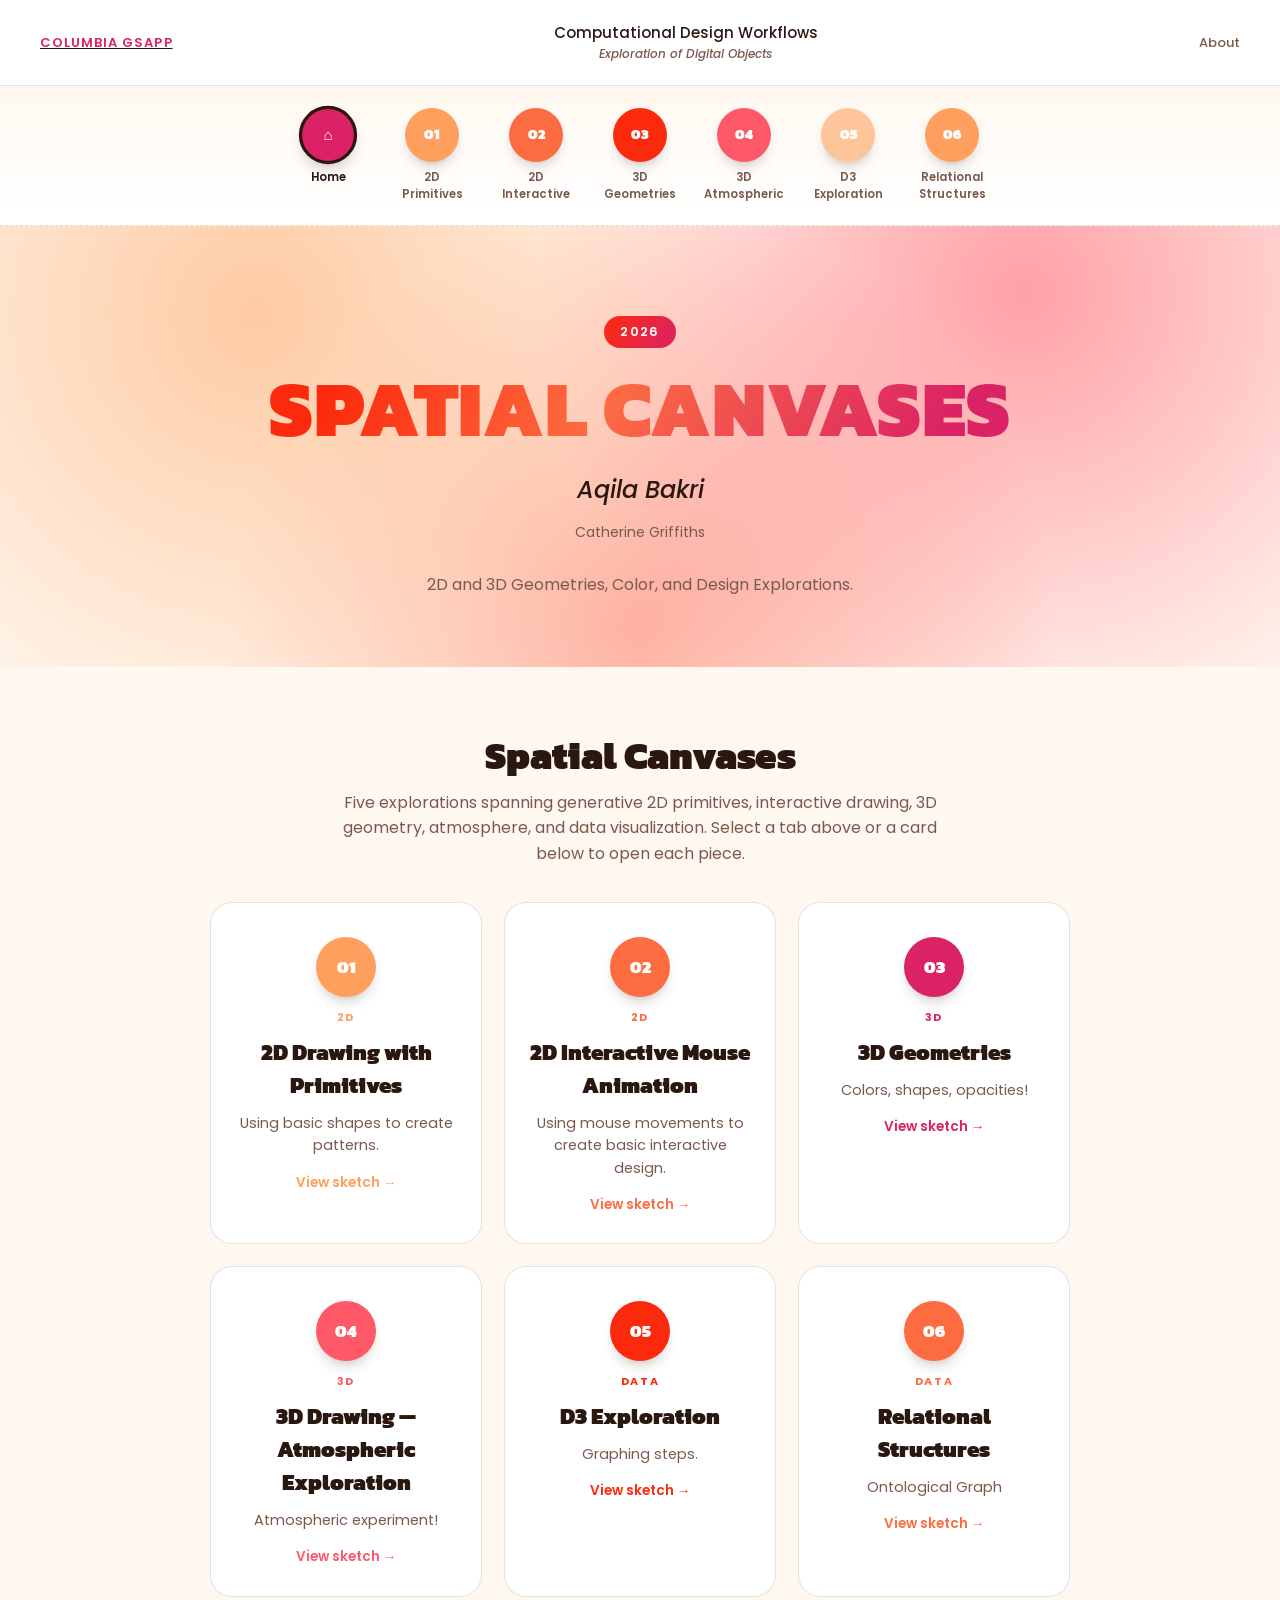
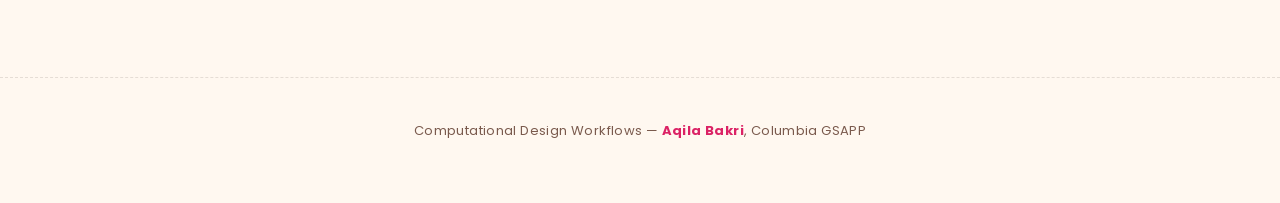
==== index.html @ 7fe95ba8 "up" ====
<!DOCTYPE html>
<html lang="en">
<head>
  <meta charset="UTF-8">
  <meta name="viewport" content="width=device-width, initial-scale=1.0">
  <title>Spatial Canvases — Module 1</title>
  <link href="https://fonts.googleapis.com/css2?family=Kanit:wght@900&family=Poppins:wght@300;400;500;600;700;800&display=swap" rel="stylesheet">
  <link rel="stylesheet" href="style.css">
</head>
<body>

  <header class="site-header">
    <a href="https://www.arch.columbia.edu/"><div class="left">Columbia GSAPP</div></a>
    <div class="center">
      Computational Design Workflows
      <span>Exploration of Digital Objects</span>
    </div>
    <div class="right"><a href="#">About</a></div>
  </header>

  <nav class="site-tabs">
    <a href="index.html" class="tab-link active" style="--tab-color: var(--pink);">
      <span class="tab-circle">&#8962;</span>
      <span class="tab-label">Home</span>
    </a>
    <a href="2d-primitives.html" class="tab-link" style="--tab-color: var(--orange);">
      <span class="tab-circle">01</span>
      <span class="tab-label">2D Primitives</span>
    </a>
    <a href="2d-interactive.html" class="tab-link" style="--tab-color: var(--coral);">
      <span class="tab-circle">02</span>
      <span class="tab-label">2D Interactive</span>
    </a>
    <a href="3d-geometries.html" class="tab-link" style="--tab-color: var(--red);">
      <span class="tab-circle">03</span>
      <span class="tab-label">3D Geometries</span>
    </a>
    <a href="3d-atmospheric.html" class="tab-link" style="--tab-color: var(--pink-light);">
      <span class="tab-circle">04</span>
      <span class="tab-label">3D Atmospheric</span>
    </a>
    <a href="d3-exploration.html" class="tab-link" style="--tab-color: var(--peach);">
      <span class="tab-circle">05</span>
      <span class="tab-label">D3 Exploration</span>
    </a>
    <a href="relational.html" class="tab-link" style="--tab-color: var(--light orange);">
      <span class="tab-circle">06</span>
      <span class="tab-label">Relational Structures</span>
    </a>
  </nav>

  <header class="hero">
    <div class="hero-inner">
      <span class="project-meta">2026</span>
      <h1 class="project-title">Spatial Canvases</h1>
      <p class="project-subtitle">Aqila Bakri</p>
      <p class="advisor">Catherine Griffiths</p>
      <p class="intro">2D and 3D Geometries, Color, and Design Explorations.</p>
    </div>
  </header>

  <main>
    <h2 class="section-title" style="text-align:center; margin-bottom: 6px;">Spatial Canvases</h2>
    <p class="description" style="max-width: 620px; margin: 0 auto 36px; text-align:center;">Five explorations spanning generative 2D primitives, interactive drawing, 3D geometry, atmosphere, and data visualization. Select a tab above or a card below to open each piece.</p>

    <div class="tab-grid">

      <a href="2d-primitives.html" class="tab-card" style="--accent: var(--orange);">
        <span class="card-index">01</span>
        <span class="card-tag">2D</span>
        <h3>2D Drawing with Primitives</h3>
        <p>Using basic shapes to create patterns.</p>
        <span class="card-cta">View sketch &#8594;</span>
      </a>

      <a href="2d-interactive.html" class="tab-card" style="--accent: var(--coral);">
        <span class="card-index">02</span>
        <span class="card-tag">2D</span>
        <h3>2D Interactive Mouse Animation</h3>
        <p>Using mouse movements to create basic interactive design.</p>
        <span class="card-cta">View sketch &#8594;</span>
      </a>

      <a href="3d-geometries.html" class="tab-card" style="--accent: var(--pink);">
        <span class="card-index">03</span>
        <span class="card-tag">3D</span>
        <h3>3D Geometries</h3>
        <p>Colors, shapes, opacities!</p>
        <span class="card-cta">View sketch &#8594;</span>
      </a>

      <a href="3d-atmospheric.html" class="tab-card" style="--accent: var(--pink-light);">
        <span class="card-index">04</span>
        <span class="card-tag">3D</span>
        <h3>3D Drawing — Atmospheric Exploration</h3>
        <p>Atmospheric experiment!</p>
        <span class="card-cta">View sketch &#8594;</span>
      </a>

      <a href="d3-exploration.html" class="tab-card" style="--accent: var(--red);">
        <span class="card-index">05</span>
        <span class="card-tag">Data</span>
        <h3>D3 Exploration</h3>
        <p>Graphing steps.</p>
        <span class="card-cta">View sketch &#8594;</span>
      </a>

      <a href="relational.html" class="tab-card" style="--accent: var(--light orange);">
        <span class="card-index">06</span>
        <span class="card-tag">Data</span>
        <h3>Relational Structures</h3>
        <p>Ontological Graph</p>
        <span class="card-cta">View sketch &#8594;</span>
      </a>

    </div>
  </main>

  <footer class="site-footer">
    <p>Computational Design Workflows — <strong>Aqila Bakri</strong>, Columbia GSAPP</p>
  </footer>

</body>
</html>
---- style.css ----
@import url('https://fonts.googleapis.com/css2?family=Kanit:wght@900&family=Poppins:wght@300;400;500;600;700;800&display=swap');

:root {
  --cream: #fff8f0;
  --white: #ffffff;
  --peach: #fec59a;
  --orange: #fe9f5d;
  --coral: #fd6c41;
  --red: #fc2a0d;
  --pink: #db2265;
  --pink-light: #ff5969;
  --ink: #2a1810;
  --ink-soft: #7a5a4d;
  --line: rgba(42, 24, 16, 0.12);
}

* {
  box-sizing: border-box;
}

body {
  font-family: 'Poppins', sans-serif;
  background-color: var(--cream);
  color: var(--ink);
  margin: 0;
  padding: 0;
  line-height: 1.5;
}

a {
  color: inherit;
}

/* ---------- Site header ---------- */

header.site-header {
  display: flex;
  justify-content: space-between;
  align-items: center;
  padding: 22px 40px;
  background: var(--white);
  border-bottom: 1px solid var(--line);
}

header.site-header .left {
  font-weight: 600;
  font-size: 13px;
  letter-spacing: 0.08em;
  text-transform: uppercase;
  color: var(--pink);
}

header.site-header .center {
  font-weight: 500;
  text-align: center;
  font-size: 15px;
  color: var(--ink);
}

header.site-header .center span {
  display: block;
  font-size: 12px;
  color: var(--ink-soft);
  font-style: italic;
}

header.site-header .right a {
  font-weight: 500;
  font-size: 13px;
  text-decoration: none;
  color: var(--ink-soft);
}

header.site-header .right a:hover {
  color: var(--pink);
}

/* ---------- Tab navigation ---------- */

.site-tabs {
  display: flex;
  gap: 26px;
  flex-wrap: wrap;
  justify-content: center;
  padding: 22px 40px;
  background: linear-gradient(180deg, var(--cream), var(--white) 90%);
  border-bottom: 1px dashed var(--line);
}

.tab-link {
  flex: 0 0 auto;
  display: flex;
  flex-direction: column;
  align-items: center;
  gap: 7px;
  text-decoration: none;
  color: var(--ink-soft);
  font-weight: 600;
  font-size: 11.5px;
  text-align: center;
  width: 78px;
}

.tab-circle {
  width: 54px;
  height: 54px;
  border-radius: 50%;
  display: flex;
  align-items: center;
  justify-content: center;
  background: var(--tab-color, var(--orange));
  color: var(--tab-text, #ffffff);
  font-family: 'Kanit', sans-serif;
  font-weight: 900;
  font-size: 14px;
  border: 3px solid transparent;
  box-shadow: 0 8px 16px -8px rgba(42, 24, 16, 0.4);
  transition: transform 0.2s ease, box-shadow 0.2s ease, border-color 0.2s ease;
}

.tab-link:hover .tab-circle {
  transform: translateY(-3px) scale(1.06);
  box-shadow: 0 12px 20px -8px rgba(42, 24, 16, 0.45);
}

.tab-link.active {
  color: var(--ink);
}

.tab-link.active .tab-circle {
  border-color: var(--ink);
  transform: scale(1.08);
}

/* ---------- Hero (index page) ---------- */

.hero {
  position: relative;
  padding: 90px 20px 70px;
  text-align: center;
  overflow: hidden;
  background-color: var(--cream);
  background-image:
    radial-gradient(circle at 20% 20%, rgba(254, 197, 154, 0.9), transparent 45%),
    radial-gradient(circle at 80% 15%, rgba(255, 89, 105, 0.55), transparent 45%),
    radial-gradient(circle at 50% 90%, rgba(252, 42, 13, 0.35), transparent 55%);
}

.hero-inner {
  position: relative;
  max-width: 760px;
  margin: 0 auto;
}

.project-meta {
  display: inline-block;
  font-family: 'Poppins', sans-serif;
  font-weight: 600;
  font-size: 13px;
  letter-spacing: 0.1em;
  color: var(--white);
  background: linear-gradient(120deg, var(--red), var(--pink));
  padding: 6px 16px;
  border-radius: 999px;
  margin-bottom: 22px;
}

.project-title {
  font-family: 'Kanit', sans-serif;
  font-weight: 900;
  text-transform: uppercase;
  letter-spacing: 0.01em;
  font-size: clamp(44px, 8.5vw, 78px);
  line-height: 1;
  margin: 0 0 18px;
  background: linear-gradient(115deg, var(--red) 10%, var(--coral) 45%, var(--pink) 90%);
  -webkit-background-clip: text;
  background-clip: text;
  color: transparent;
}

.project-subtitle {
  font-family: 'Poppins', sans-serif;
  font-style: italic;
  font-weight: 500;
  font-size: clamp(18px, 2.6vw, 24px);
  color: var(--ink);
  margin-bottom: 10px;
}

.advisor {
  font-size: 14px;
  color: var(--ink-soft);
  margin-bottom: 30px;
}

.hero p.intro {
  max-width: 560px;
  margin: 0 auto;
  font-size: 16px;
  color: var(--ink-soft);
}

/* ---------- Layout ---------- */

main {
  max-width: 900px;
  margin: 0 auto;
  padding: 60px 20px 40px;
}

/* ---------- Tab cards grid (index page) ---------- */

.tab-grid {
  display: grid;
  grid-template-columns: repeat(auto-fit, minmax(250px, 1fr));
  gap: 22px;
  margin-top: 10px;
}

.tab-card {
  display: flex;
  flex-direction: column;
  align-items: center;
  text-align: center;
  gap: 10px;
  padding: 34px 24px 28px;
  background: var(--white);
  border: 1.5px solid var(--line);
  border-radius: 22px;
  text-decoration: none;
  color: var(--ink);
  transition: transform 0.2s ease, box-shadow 0.2s ease, border-color 0.2s ease;
}

.tab-card:hover {
  transform: translateY(-4px);
  box-shadow: 0 16px 30px -18px rgba(42, 24, 16, 0.35);
  border-color: var(--accent, var(--orange));
}

.tab-card .card-index {
  width: 60px;
  height: 60px;
  display: flex;
  align-items: center;
  justify-content: center;
  border-radius: 50%;
  background: var(--accent, var(--coral));
  color: var(--card-text, #ffffff);
  font-family: 'Kanit', sans-serif;
  font-weight: 900;
  font-size: 17px;
  box-shadow: 0 8px 16px -8px rgba(42, 24, 16, 0.4);
  margin-bottom: 2px;
}

.tab-card .card-tag {
  font-family: 'Poppins', sans-serif;
  font-weight: 700;
  font-size: 11px;
  letter-spacing: 0.14em;
  text-transform: uppercase;
  color: var(--accent, var(--coral));
}

.tab-card h3 {
  font-family: 'Kanit', sans-serif;
  font-weight: 900;
  font-size: 22px;
  margin: 0;
  color: var(--ink);
}

.tab-card p {
  font-size: 14.5px;
  color: var(--ink-soft);
  margin: 0;
  line-height: 1.55;
}

.tab-card .card-cta {
  margin-top: 6px;
  font-weight: 600;
  font-size: 13.5px;
  color: var(--accent, var(--coral));
}

/* ---------- Section heading (subpages) ---------- */

.section-title {
  font-family: 'Kanit', sans-serif;
  font-weight: 900;
  font-size: clamp(28px, 4vw, 38px);
  color: var(--ink);
  margin: 0 0 10px;
}

.section-eyebrow {
  font-weight: 600;
  font-size: 12.5px;
  letter-spacing: 0.12em;
  text-transform: uppercase;
  color: var(--pink);
  margin: 0 0 8px;
}

main p.description {
  font-size: 16px;
  line-height: 1.6;
  color: var(--ink-soft);
  margin-bottom: 32px;
  max-width: 620px;
}

/* ---------- Canvas frame ---------- */

.canvas-frame {
  background: var(--white);
  border: 1.5px solid var(--line);
  border-radius: 20px;
  padding: 22px;
  box-shadow: 0 20px 40px -28px rgba(42, 24, 16, 0.4);
  overflow: hidden;
  margin-bottom: 44px;
}

#canvas-container-1,
#canvas-container-2,
#threejs-container-1,
#threejs-container-2,
#d3-container-4 {
  border-radius: 12px;
  overflow: hidden;
  line-height: 0;
}

#d3-container-4 .step-cell {
  cursor: pointer;
}

/* ---------- Step count hover tooltip ---------- */

.step-tooltip {
  position: fixed;
  z-index: 1000;
  pointer-events: none;
  opacity: 0;
  transform: translateY(4px);
  transition: opacity 0.15s ease, transform 0.15s ease;
  background: var(--ink);
  color: var(--white);
  font-family: 'Poppins', sans-serif;
  font-size: 12.5px;
  line-height: 1.45;
  white-space: nowrap;
  padding: 8px 12px;
  border-radius: 10px;
  box-shadow: 0 14px 26px -12px rgba(42, 24, 16, 0.55);
}

.step-tooltip strong {
  font-family: 'Kanit', sans-serif;
  font-weight: 900;
  font-size: 14px;
  color: var(--peach);
}

.step-tooltip.is-visible {
  opacity: 1;
  transform: translateY(0);
}

/* ---------- Back link ---------- */

.back-link {
  display: inline-flex;
  align-items: center;
  gap: 6px;
  font-weight: 600;
  font-size: 13.5px;
  color: var(--coral);
  text-decoration: none;
  margin-bottom: 28px;
}

.back-link:hover {
  color: var(--pink);
}

/* ---------- Footer ---------- */

.site-footer {
  margin-top: 40px;
  padding: 30px 20px 50px;
  text-align: center;
  font-size: 13px;
  letter-spacing: 0.03em;
  color: var(--ink-soft);
  border-top: 1px dashed var(--line);
}

.site-footer strong {
  color: var(--pink);
}

@media (max-width: 600px) {
  header.site-header {
    flex-direction: column;
    gap: 10px;
    text-align: center;
  }

  .site-tabs {
    padding: 14px 20px;
  }

  main {
    padding: 40px 16px 30px;
  }
}
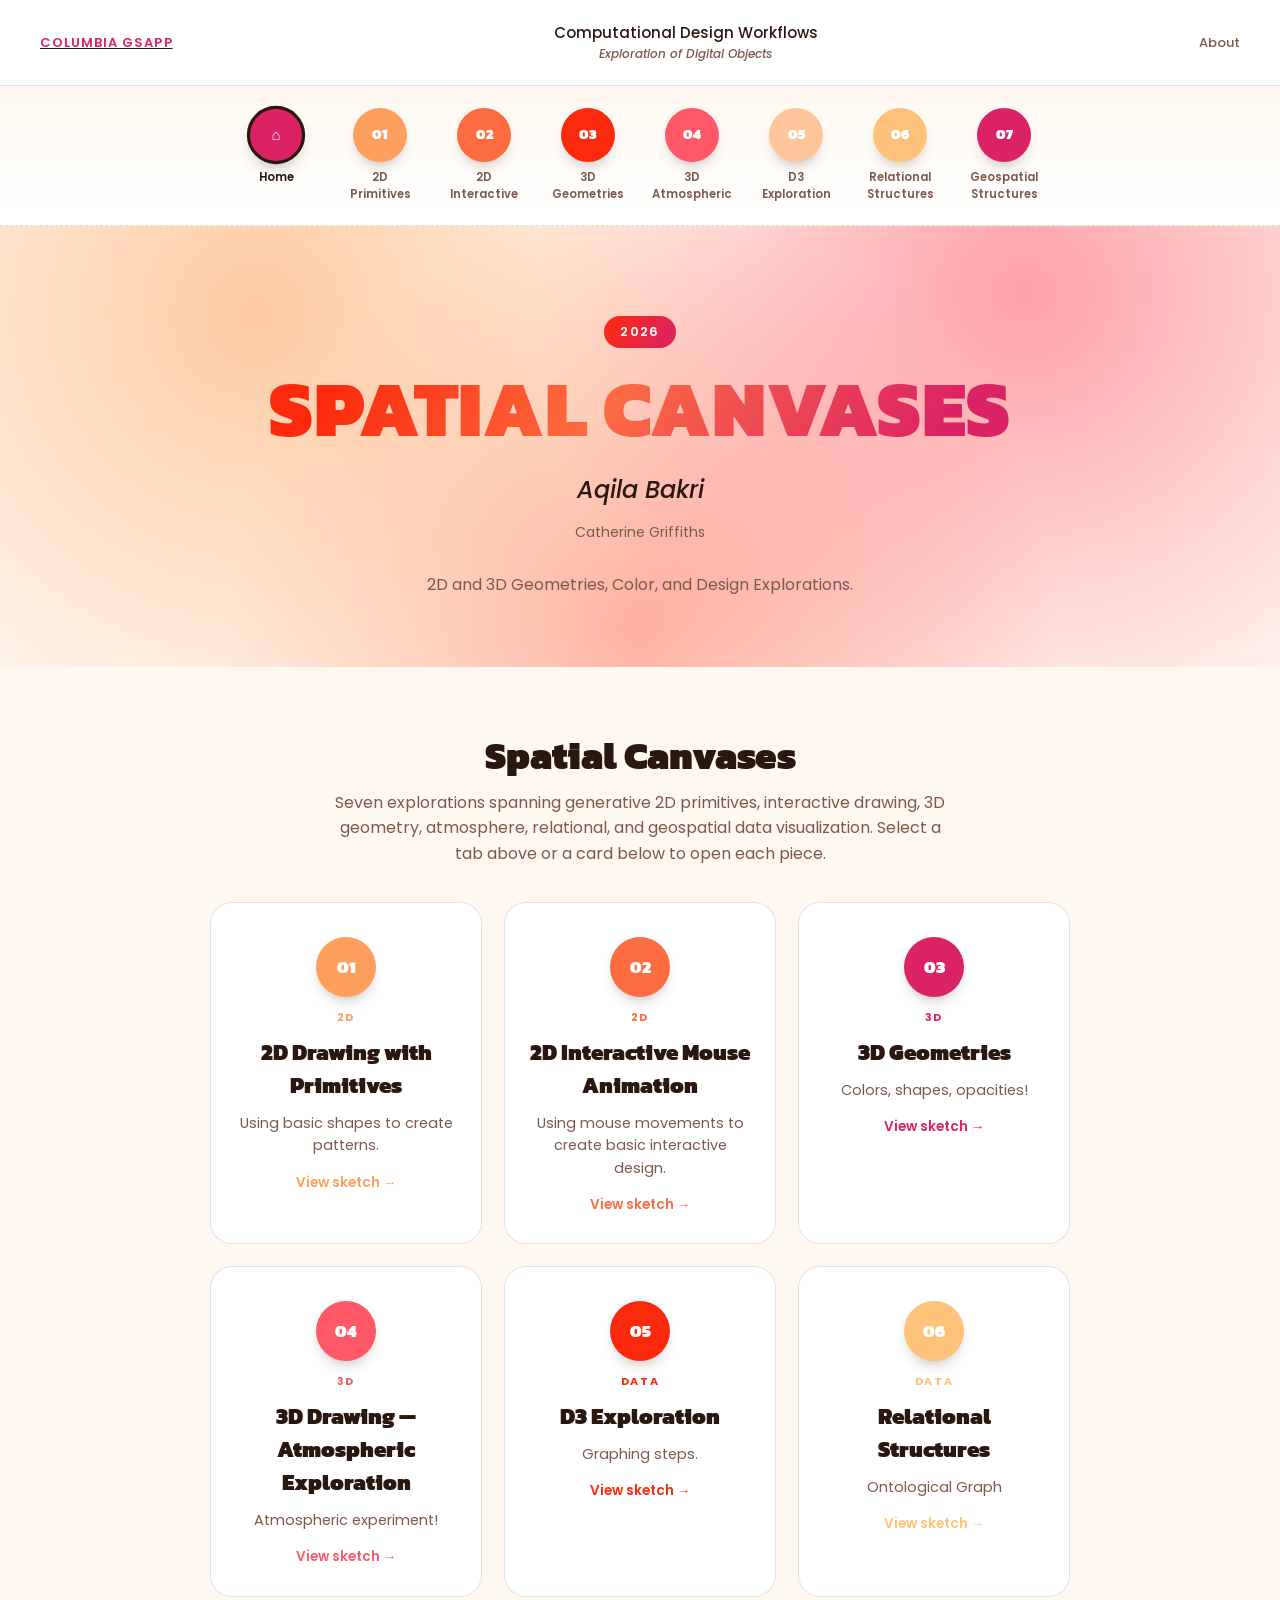
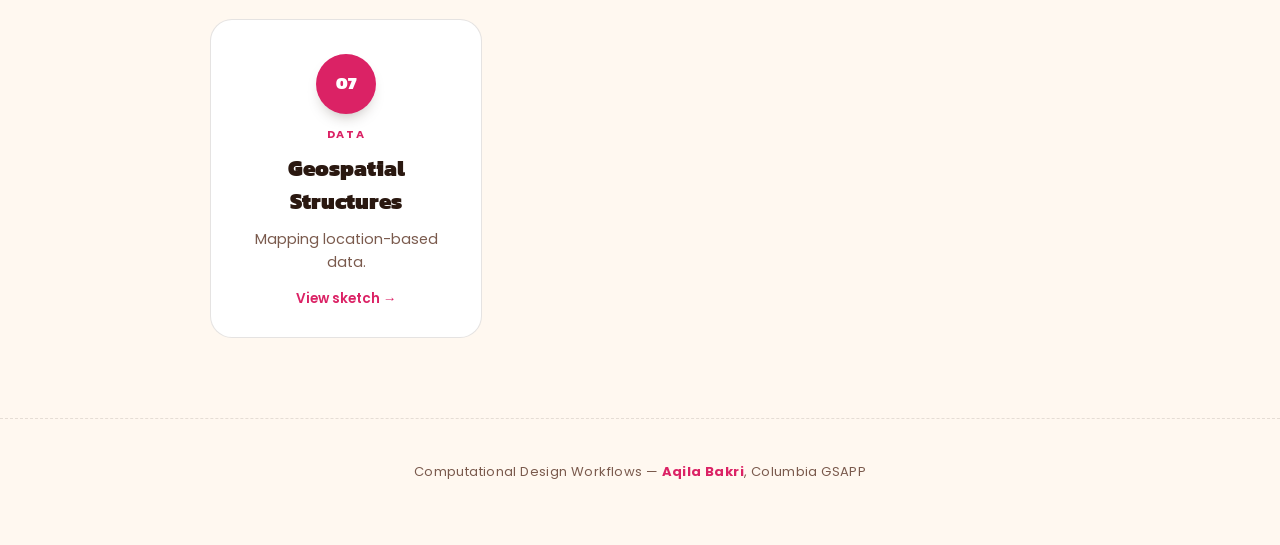
==== commit cf24954a: "update" ====
--- a/index.html
+++ b/index.html
@@ -43,9 +43,13 @@
       <span class="tab-circle">05</span>
       <span class="tab-label">D3 Exploration</span>
     </a>
-    <a href="relational.html" class="tab-link" style="--tab-color: var(--light orange);">
+    <a href="relational.html" class="tab-link" style="--tab-color: var(--light-orange);">
       <span class="tab-circle">06</span>
       <span class="tab-label">Relational Structures</span>
+    </a>
+    <a href="geospatial.html" class="tab-link" style="--tab-color: var(--pink);">
+      <span class="tab-circle">07</span>
+      <span class="tab-label">Geospatial Structures</span>
     </a>
   </nav>
 
@@ -61,7 +65,7 @@
 
   <main>
     <h2 class="section-title" style="text-align:center; margin-bottom: 6px;">Spatial Canvases</h2>
-    <p class="description" style="max-width: 620px; margin: 0 auto 36px; text-align:center;">Five explorations spanning generative 2D primitives, interactive drawing, 3D geometry, atmosphere, and data visualization. Select a tab above or a card below to open each piece.</p>
+    <p class="description" style="max-width: 620px; margin: 0 auto 36px; text-align:center;">Seven explorations spanning generative 2D primitives, interactive drawing, 3D geometry, atmosphere, relational, and geospatial data visualization. Select a tab above or a card below to open each piece.</p>
 
     <div class="tab-grid">
 
@@ -105,11 +109,19 @@
         <span class="card-cta">View sketch &#8594;</span>
       </a>
 
-      <a href="relational.html" class="tab-card" style="--accent: var(--light orange);">
+      <a href="relational.html" class="tab-card" style="--accent: var(--light-orange);">
         <span class="card-index">06</span>
         <span class="card-tag">Data</span>
         <h3>Relational Structures</h3>
         <p>Ontological Graph</p>
+        <span class="card-cta">View sketch &#8594;</span>
+      </a>
+
+      <a href="geospatial.html" class="tab-card" style="--accent: var(--pink);">
+        <span class="card-index">07</span>
+        <span class="card-tag">Data</span>
+        <h3>Geospatial Structures</h3>
+        <p>Mapping location-based data.</p>
         <span class="card-cta">View sketch &#8594;</span>
       </a>
 
--- a/style.css
+++ b/style.css
@@ -9,6 +9,8 @@
   --red: #fc2a0d;
   --pink: #db2265;
   --pink-light: #ff5969;
+  --light-orange: #fec27a;
+  --teal: #4f9d9a;
   --ink: #2a1810;
   --ink-soft: #7a5a4d;
   --line: rgba(42, 24, 16, 0.12);
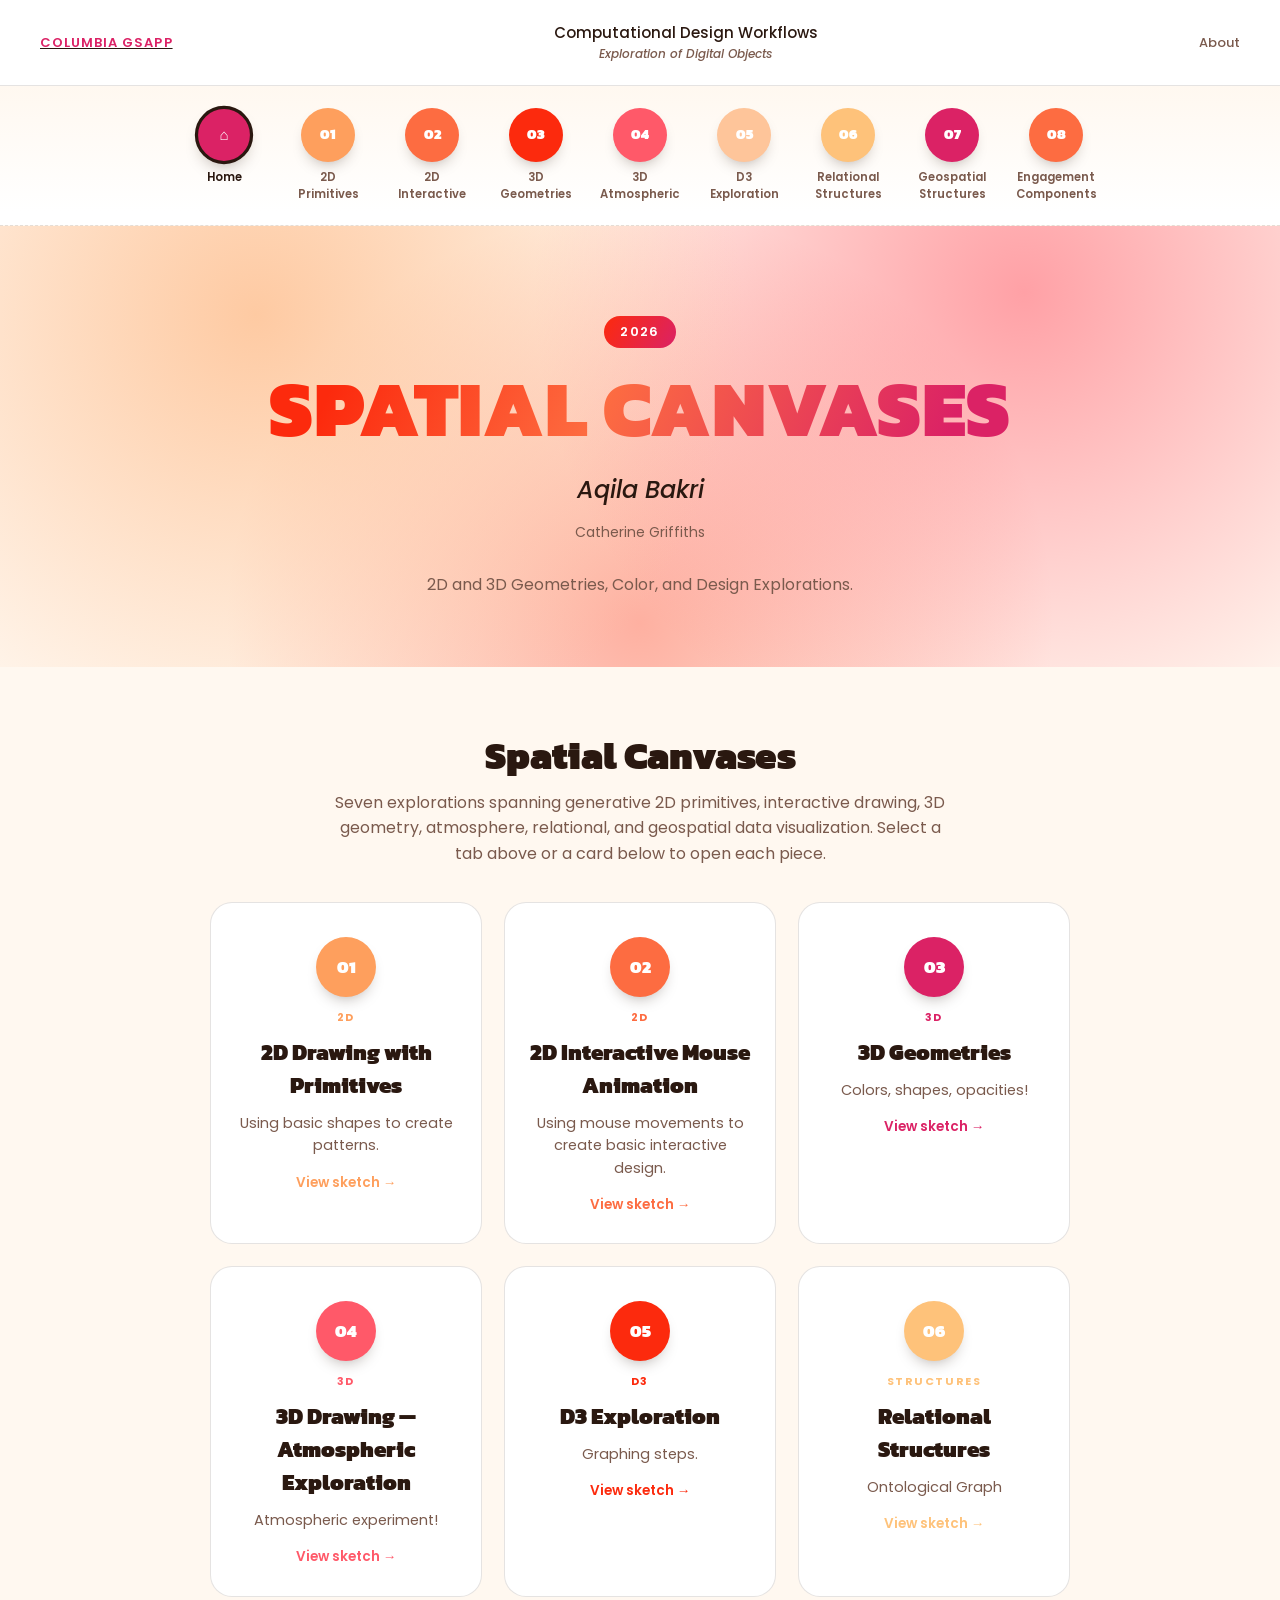
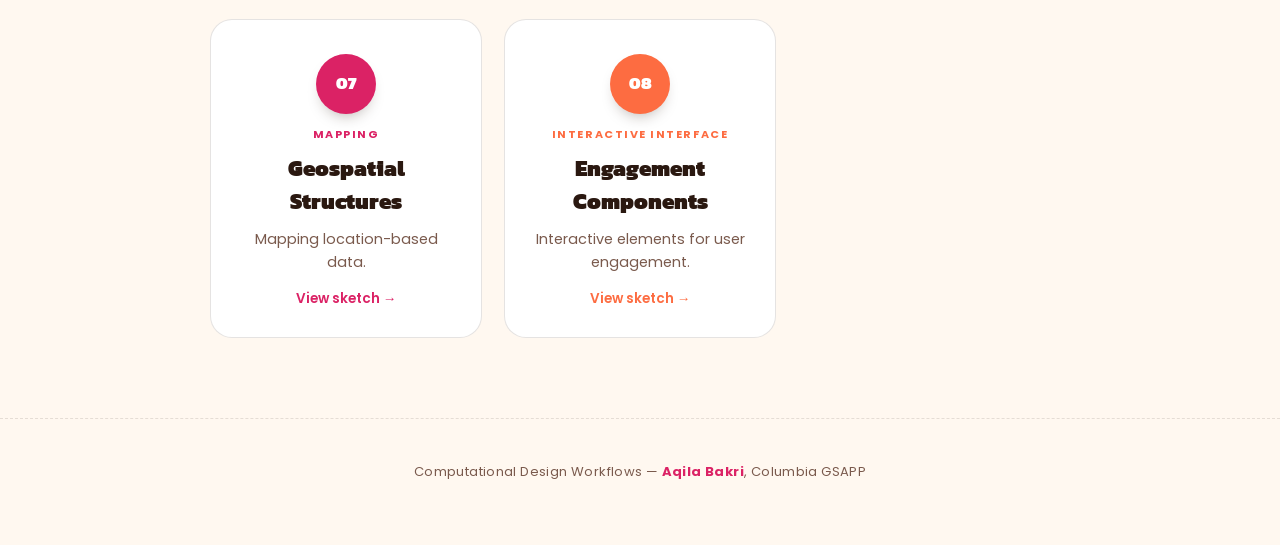
==== commit 26971e5f: "update" ====
--- a/index.html
+++ b/index.html
@@ -51,6 +51,10 @@
       <span class="tab-circle">07</span>
       <span class="tab-label">Geospatial Structures</span>
     </a>
+    <a href="engagement.html" class="tab-link" style="--tab-color: var(--coral);">
+      <span class="tab-circle">08</span>
+      <span class="tab-label">Engagement Components</span>
+    </a>
   </nav>
 
   <header class="hero">
@@ -103,7 +107,7 @@
 
       <a href="d3-exploration.html" class="tab-card" style="--accent: var(--red);">
         <span class="card-index">05</span>
-        <span class="card-tag">Data</span>
+        <span class="card-tag">D3</span>
         <h3>D3 Exploration</h3>
         <p>Graphing steps.</p>
         <span class="card-cta">View sketch &#8594;</span>
@@ -111,7 +115,7 @@
 
       <a href="relational.html" class="tab-card" style="--accent: var(--light-orange);">
         <span class="card-index">06</span>
-        <span class="card-tag">Data</span>
+        <span class="card-tag">STRUCTURES</span>
         <h3>Relational Structures</h3>
         <p>Ontological Graph</p>
         <span class="card-cta">View sketch &#8594;</span>
@@ -119,11 +123,20 @@
 
       <a href="geospatial.html" class="tab-card" style="--accent: var(--pink);">
         <span class="card-index">07</span>
-        <span class="card-tag">Data</span>
+        <span class="card-tag">MAPPING</span>
         <h3>Geospatial Structures</h3>
         <p>Mapping location-based data.</p>
         <span class="card-cta">View sketch &#8594;</span>
       </a>
+
+      <a href="engagement.html" class="tab-card" style="--accent: var(--coral);">
+        <span class="card-index">08</span>
+        <span class="card-tag">INTERACTIVE INTERFACE</span>
+        <h3>Engagement Components</h3>
+        <p>Interactive elements for user engagement.</p>
+        <span class="card-cta">View sketch &#8594;</span>
+      </a>
+
 
     </div>
   </main>
--- a/style.css
+++ b/style.css
@@ -421,3 +421,232 @@
     padding: 40px 16px 30px;
   }
 }
+
+
+  /* ---------- Poll container ---------- */
+
+  .poll-container {
+    margin-bottom: 40px;
+    padding: 32px;
+    border: 1.5px solid var(--line);
+    border-radius: 20px;
+    background-color: var(--white);
+    text-align: center;
+    box-shadow: 0 20px 40px -28px rgba(42, 24, 16, 0.4);
+  }
+
+  .poll-question h3 {
+    font-family: 'Kanit', sans-serif;
+    font-weight: 900;
+    font-size: 20px;
+    margin-bottom: 24px;
+    color: var(--ink);
+  }
+
+  .vote-buttons {
+    display: flex;
+    justify-content: center;
+    gap: 20px;
+    margin-bottom: 24px;
+    flex-wrap: wrap;
+  }
+
+  .vote-btn {
+    display: flex;
+    flex-direction: column;
+    align-items: center;
+    justify-content: center;
+    min-width: 120px;
+    padding: 20px 24px;
+    border: none;
+    border-radius: 16px;
+    font-size: 16px;
+    font-weight: 500;
+    cursor: pointer;
+    transition: transform 0.2s ease, box-shadow 0.2s ease;
+    font-family: 'Poppins', sans-serif;
+    position: relative;
+    overflow: hidden;
+    color: var(--white);
+  }
+
+  .vote-yes {
+    background: linear-gradient(135deg, var(--teal), #3d7d7a);
+    box-shadow: 0 8px 16px -8px rgba(79, 157, 154, 0.5);
+  }
+
+  .vote-yes:hover {
+    transform: translateY(-3px) scale(1.02);
+    box-shadow: 0 12px 20px -8px rgba(79, 157, 154, 0.55);
+  }
+
+  .vote-yes:active {
+    transform: translateY(0);
+  }
+
+  .vote-no {
+    background: linear-gradient(135deg, var(--red), var(--coral));
+    box-shadow: 0 8px 16px -8px rgba(252, 42, 13, 0.4);
+  }
+
+  .vote-no:hover {
+    transform: translateY(-3px) scale(1.02);
+    box-shadow: 0 12px 20px -8px rgba(252, 42, 13, 0.45);
+  }
+
+  .vote-no:active {
+    transform: translateY(0);
+  }
+
+  .vote-text {
+    font-family: 'Kanit', sans-serif;
+    font-size: 18px;
+    font-weight: 700;
+    margin-bottom: 8px;
+  }
+
+  .vote-count {
+    font-size: 24px;
+    font-weight: 700;
+    background: rgba(255, 255, 255, 0.25);
+    padding: 4px 12px;
+    border-radius: 20px;
+    min-width: 40px;
+    display: inline-block;
+  }
+
+  .total-votes {
+    margin-top: 20px;
+    padding: 16px;
+    background-color: var(--cream);
+    border-radius: 12px;
+    border: 1px solid var(--line);
+  }
+
+  .total-votes p {
+    margin: 0;
+    font-size: 14px;
+    color: var(--ink-soft);
+  }
+
+  .total-votes span {
+    font-weight: 700;
+    color: var(--pink);
+  }
+
+  /* ---------- Tutorial steps ---------- */
+
+  .tutorial-steps {
+    margin-bottom: 40px;
+  }
+
+  .step {
+    margin-bottom: 20px;
+    padding: 20px;
+    background-color: var(--white);
+    border-left: 4px solid var(--coral);
+    border-radius: 4px 16px 16px 4px;
+    box-shadow: 0 12px 24px -20px rgba(42, 24, 16, 0.35);
+  }
+
+  .step h4 {
+    margin: 0 0 8px 0;
+    font-family: 'Kanit', sans-serif;
+    font-size: 16px;
+    font-weight: 900;
+    color: var(--coral);
+  }
+
+  .step p {
+    margin: 0;
+    font-size: 14px;
+    color: var(--ink-soft);
+    line-height: 1.5;
+  }
+
+  /* ---------- Status display ---------- */
+
+  .status-display {
+    padding: 16px;
+    background-color: var(--white);
+    border-radius: 12px;
+    border: 1px solid var(--line);
+    margin-bottom: 40px;
+  }
+
+  .status-display p {
+    margin: 0;
+    font-size: 14px;
+    font-weight: 500;
+    color: var(--ink);
+  }
+
+  /* ---------- Vote animations ---------- */
+
+  @keyframes slideIn {
+    from {
+      transform: translateX(100%);
+      opacity: 0;
+    }
+    to {
+      transform: translateX(0);
+      opacity: 1;
+    }
+  }
+
+  @keyframes slideOut {
+    from {
+      transform: translateX(0);
+      opacity: 1;
+    }
+    to {
+      transform: translateX(100%);
+      opacity: 0;
+    }
+  }
+
+  @keyframes pulse {
+    0% {
+      transform: scale(1);
+    }
+    50% {
+      transform: scale(1.05);
+    }
+    100% {
+      transform: scale(1);
+    }
+  }
+
+  .vote-count.updated {
+    animation: pulse 0.3s ease-in-out;
+  }
+
+  /* ---------- Mobile ---------- */
+
+  @media (max-width: 600px) {
+    .poll-container {
+      padding: 24px 16px;
+    }
+
+    .vote-buttons {
+      flex-direction: column;
+      gap: 16px;
+    }
+
+    .vote-btn {
+      min-width: 100%;
+      padding: 16px 20px;
+    }
+
+    .vote-text {
+      font-size: 16px;
+    }
+
+    .vote-count {
+      font-size: 20px;
+    }
+
+    .step {
+      padding: 16px;
+    }
+  }
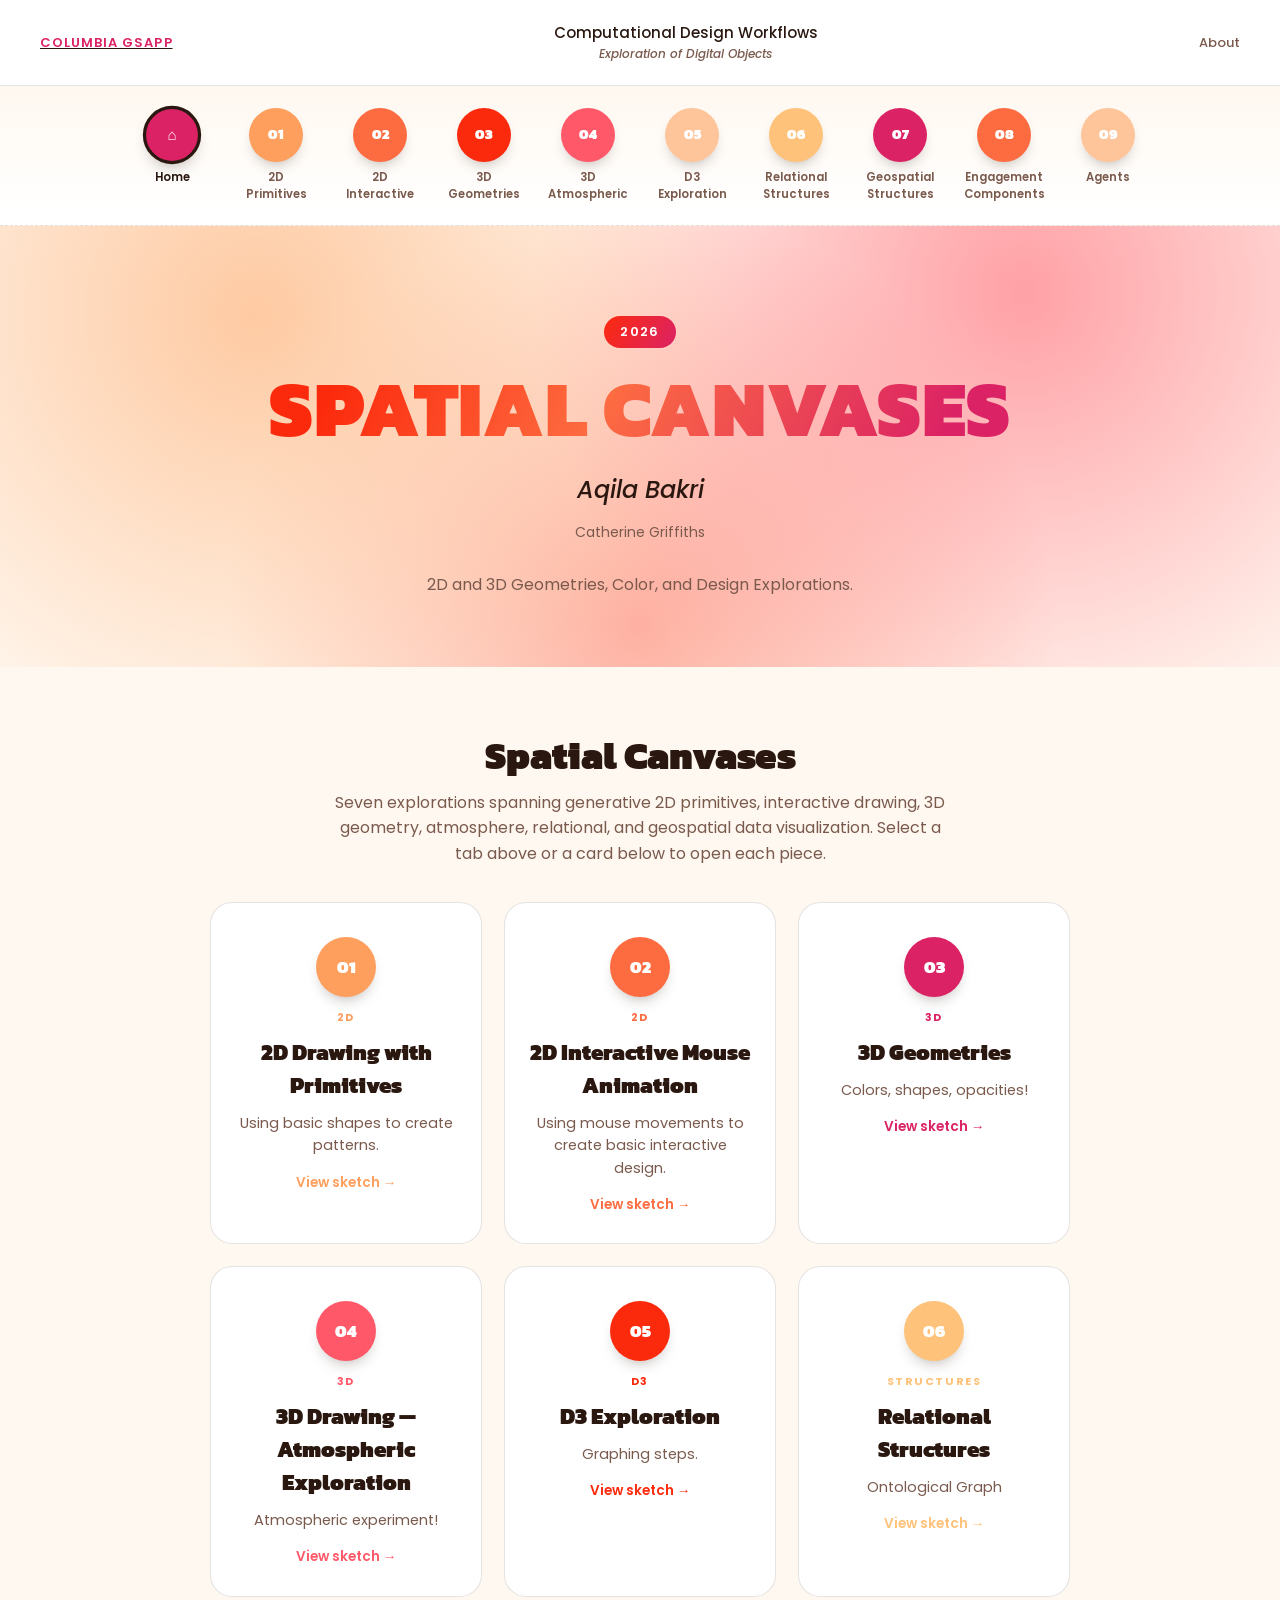
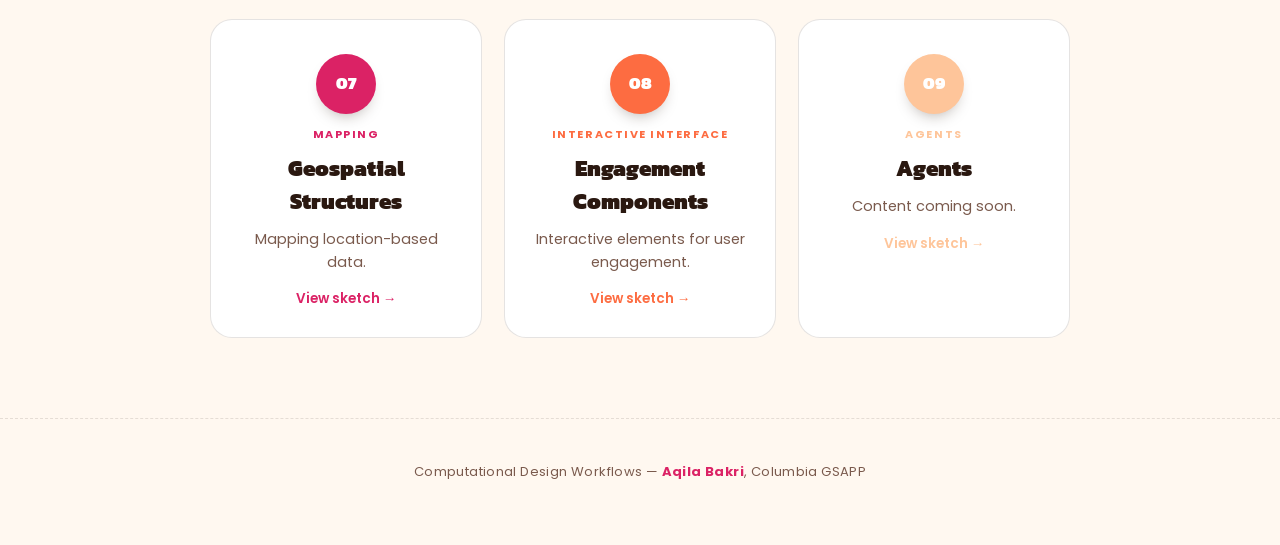
==== commit 842563cd: "update" ====
--- a/index.html
+++ b/index.html
@@ -54,6 +54,10 @@
     <a href="engagement.html" class="tab-link" style="--tab-color: var(--coral);">
       <span class="tab-circle">08</span>
       <span class="tab-label">Engagement Components</span>
+    </a>
+    <a href="agents.html" class="tab-link" style="--tab-color: var(--peach);">
+      <span class="tab-circle">09</span>
+      <span class="tab-label">Agents</span>
     </a>
   </nav>
 
@@ -137,6 +141,13 @@
         <span class="card-cta">View sketch &#8594;</span>
       </a>
 
+      <a href="agents.html" class="tab-card" style="--accent: var(--peach);">
+        <span class="card-index">09</span>
+        <span class="card-tag">AGENTS</span>
+        <h3>Agents</h3>
+        <p>Content coming soon.</p>
+        <span class="card-cta">View sketch &#8594;</span>
+      </a>
 
     </div>
   </main>
--- a/style.css
+++ b/style.css
@@ -433,14 +433,47 @@
     background-color: var(--white);
     text-align: center;
     box-shadow: 0 20px 40px -28px rgba(42, 24, 16, 0.4);
+    transition: transform 0.2s ease, box-shadow 0.2s ease, border-color 0.2s ease;
+  }
+
+  .poll-container:hover {
+    transform: translateY(-2px);
+    box-shadow: 0 24px 44px -24px rgba(42, 24, 16, 0.45);
+    border-color: var(--coral);
+  }
+
+  .poll-question {
+    display: flex;
+    align-items: flex-start;
+    gap: 14px;
+    margin-bottom: 24px;
+    text-align: left;
   }
 
   .poll-question h3 {
     font-family: 'Kanit', sans-serif;
     font-weight: 900;
     font-size: 20px;
-    margin-bottom: 24px;
+    line-height: 1.3;
+    margin: 0;
     color: var(--ink);
+  }
+
+  .question-number {
+    flex: 0 0 auto;
+    margin-top: 2px;
+    width: 34px;
+    height: 34px;
+    display: flex;
+    align-items: center;
+    justify-content: center;
+    border-radius: 50%;
+    background: linear-gradient(135deg, var(--red), var(--pink));
+    color: var(--white);
+    font-family: 'Kanit', sans-serif;
+    font-weight: 900;
+    font-size: 15px;
+    box-shadow: 0 8px 16px -8px rgba(42, 24, 16, 0.4);
   }
 
   .vote-buttons {
@@ -649,4 +682,223 @@
     .step {
       padding: 16px;
     }
+  }
+
+  /* ---------- Survey form controls ---------- */
+
+  .survey-label {
+    font-size: 14px;
+    color: var(--ink-soft);
+    margin: 0 0 20px;
+  }
+
+  .survey-text-input {
+    width: 100%;
+    max-width: 420px;
+    padding: 12px 16px;
+    border: 1.5px solid var(--line);
+    border-radius: 10px;
+    font-size: 15px;
+    font-family: 'Poppins', sans-serif;
+    color: var(--ink);
+    background-color: var(--cream);
+    transition: border-color 0.2s ease, box-shadow 0.2s ease;
+  }
+
+  .survey-text-input:focus {
+    outline: none;
+    border-color: var(--coral);
+    box-shadow: 0 0 0 3px rgba(253, 108, 65, 0.15);
+  }
+
+  .other-text {
+    margin-top: 16px;
+  }
+
+  .checkbox-options {
+    display: flex;
+    flex-direction: column;
+    gap: 14px;
+    text-align: left;
+    max-width: 460px;
+    margin: 0 auto;
+  }
+
+  .checkbox-option {
+    display: flex;
+    align-items: center;
+    gap: 12px;
+    cursor: pointer;
+    font-size: 14.5px;
+    color: var(--ink);
+    padding: 10px 12px;
+    border-radius: 10px;
+    transition: background-color 0.15s ease;
+  }
+
+  .checkbox-option:hover {
+    background-color: var(--cream);
+  }
+
+  .checkbox-option input[type="checkbox"] {
+    display: none;
+  }
+
+  .checkbox-mark {
+    flex: 0 0 auto;
+    width: 20px;
+    height: 20px;
+    border: 2px solid var(--line);
+    border-radius: 6px;
+    background-color: var(--white);
+    position: relative;
+    transition: all 0.2s ease;
+  }
+
+  .checkbox-option input[type="checkbox"]:checked + .checkbox-mark {
+    background-color: var(--coral);
+    border-color: var(--coral);
+  }
+
+  .checkbox-option input[type="checkbox"]:checked ~ * {
+    font-weight: 600;
+  }
+
+  .checkbox-option input[type="checkbox"]:focus-visible + .checkbox-mark {
+    outline: 2px solid var(--coral);
+    outline-offset: 2px;
+  }
+
+  .checkbox-option input[type="checkbox"]:checked + .checkbox-mark::after {
+    content: '\2713';
+    position: absolute;
+    top: 50%;
+    left: 50%;
+    transform: translate(-50%, -50%);
+    color: var(--white);
+    font-size: 12px;
+    font-weight: 700;
+  }
+
+  .slider-labels {
+    display: grid;
+    grid-template-columns: 1fr auto 1fr;
+    align-items: center;
+    max-width: 460px;
+    margin: 0 auto 14px;
+    font-size: 12.5px;
+    color: var(--ink-soft);
+    font-weight: 500;
+  }
+
+  .slider-labels span:first-child {
+    text-align: left;
+  }
+
+  .slider-labels span:last-child {
+    text-align: right;
+  }
+
+  input[type="range"].survey-slider {
+    width: 100%;
+    max-width: 460px;
+    display: block;
+    margin: 0 auto 16px;
+    height: 6px;
+    border-radius: 3px;
+    background: linear-gradient(90deg, var(--teal), var(--light-orange) 55%, var(--red));
+    -webkit-appearance: none;
+    appearance: none;
+  }
+
+  input[type="range"].survey-slider:focus-visible {
+    outline: 2px solid var(--coral);
+    outline-offset: 4px;
+  }
+
+  input[type="range"].survey-slider::-webkit-slider-thumb {
+    -webkit-appearance: none;
+    appearance: none;
+    width: 22px;
+    height: 22px;
+    border-radius: 50%;
+    background: var(--coral);
+    border: 3px solid var(--white);
+    box-shadow: 0 4px 10px -4px rgba(42, 24, 16, 0.5);
+    cursor: pointer;
+  }
+
+  input[type="range"].survey-slider::-moz-range-thumb {
+    width: 22px;
+    height: 22px;
+    border-radius: 50%;
+    background: var(--coral);
+    border: 3px solid var(--white);
+    box-shadow: 0 4px 10px -4px rgba(42, 24, 16, 0.5);
+    cursor: pointer;
+  }
+
+  .slider-value-display {
+    justify-self: center;
+    display: inline-block;
+    background: linear-gradient(120deg, var(--red), var(--pink));
+    color: var(--white);
+    padding: 4px 16px;
+    border-radius: 999px;
+    font-weight: 700;
+    font-size: 15px;
+    min-width: 20px;
+  }
+
+  .slider-value-display.updated {
+    animation: pulse 0.3s ease-in-out;
+  }
+
+  .survey-submit-wrap {
+    text-align: center;
+    margin-bottom: 40px;
+  }
+
+  .survey-submit-btn {
+    display: inline-block;
+    padding: 16px 40px;
+    border: none;
+    border-radius: 16px;
+    background: linear-gradient(135deg, var(--pink), var(--coral));
+    color: var(--white);
+    font-family: 'Kanit', sans-serif;
+    font-weight: 700;
+    font-size: 17px;
+    letter-spacing: 0.02em;
+    cursor: pointer;
+    box-shadow: 0 10px 20px -10px rgba(253, 108, 65, 0.5);
+    transition: transform 0.2s ease, box-shadow 0.2s ease;
+  }
+
+  .survey-submit-btn:hover {
+    transform: translateY(-3px) scale(1.02);
+    box-shadow: 0 14px 24px -10px rgba(253, 108, 65, 0.55);
+  }
+
+  .survey-submit-btn:active {
+    transform: translateY(0);
+  }
+
+  .survey-submit-btn:focus-visible {
+    outline: 2px solid var(--ink);
+    outline-offset: 3px;
+  }
+
+  .survey-submit-btn:disabled {
+    opacity: 0.6;
+    cursor: not-allowed;
+    transform: none;
+  }
+
+  @media (max-width: 600px) {
+    .checkbox-options,
+    .slider-labels,
+    input[type="range"].survey-slider {
+      max-width: 100%;
+    }
   }
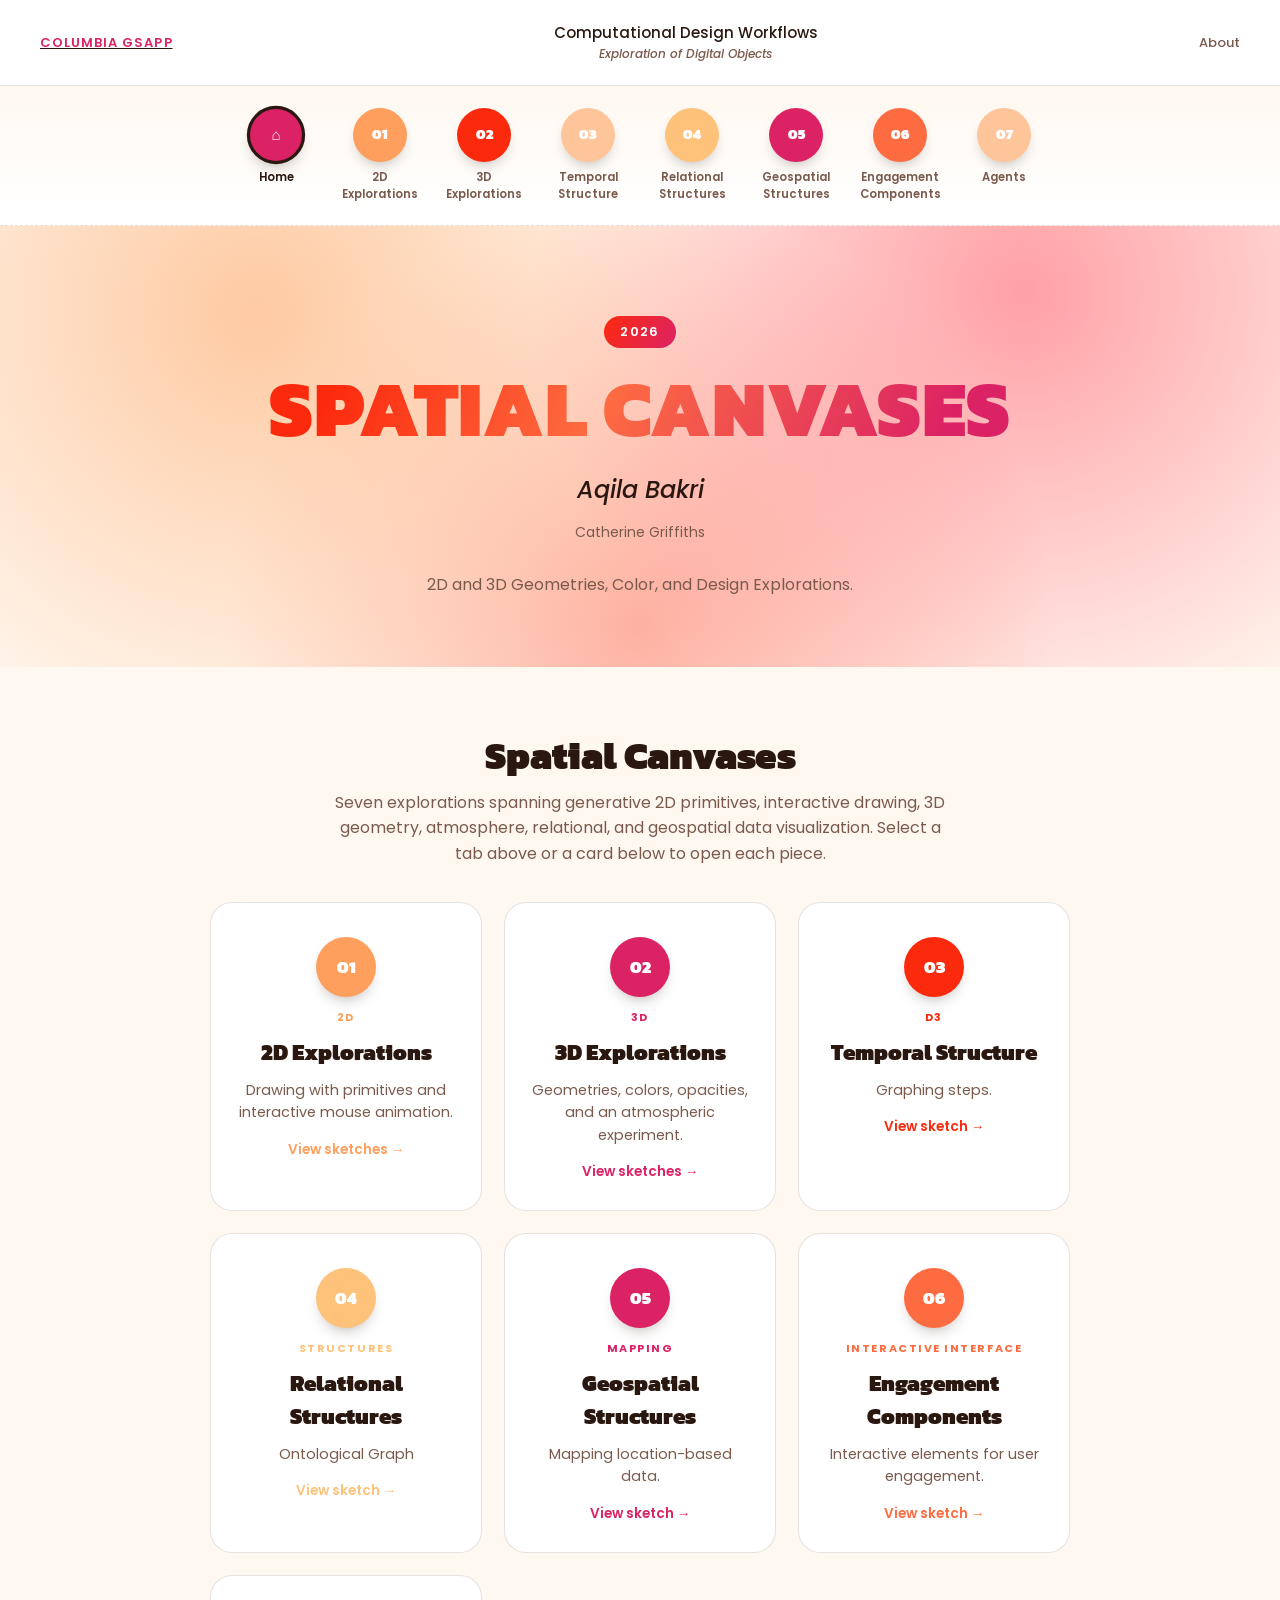
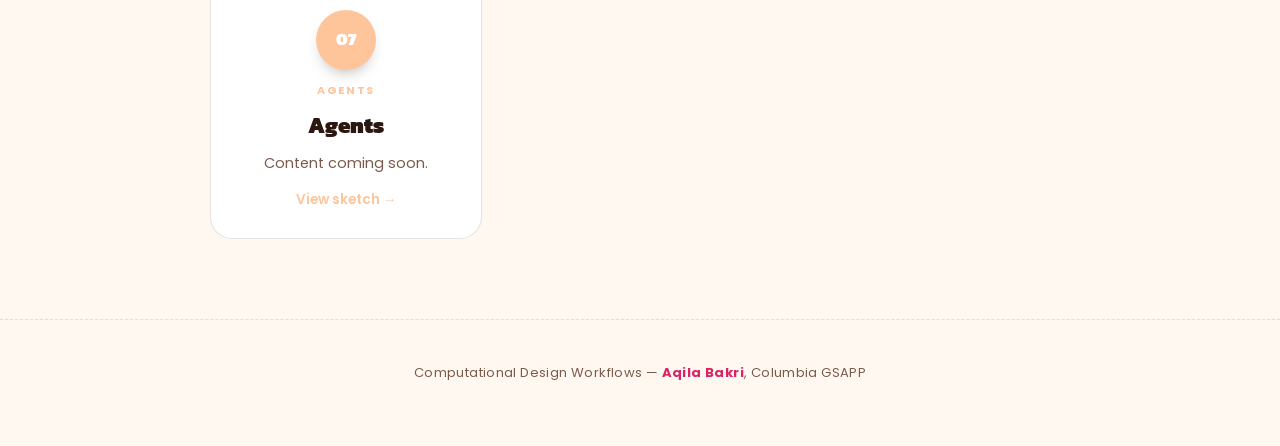
==== commit 56674e7a: "update" ====
--- a/index.html
+++ b/index.html
@@ -23,40 +23,32 @@
       <span class="tab-circle">&#8962;</span>
       <span class="tab-label">Home</span>
     </a>
-    <a href="2d-primitives.html" class="tab-link" style="--tab-color: var(--orange);">
+    <a href="2d-explorations.html" class="tab-link" style="--tab-color: var(--orange);">
       <span class="tab-circle">01</span>
-      <span class="tab-label">2D Primitives</span>
+      <span class="tab-label">2D Explorations</span>
     </a>
-    <a href="2d-interactive.html" class="tab-link" style="--tab-color: var(--coral);">
+    <a href="3d-explorations.html" class="tab-link" style="--tab-color: var(--red);">
       <span class="tab-circle">02</span>
-      <span class="tab-label">2D Interactive</span>
-    </a>
-    <a href="3d-geometries.html" class="tab-link" style="--tab-color: var(--red);">
-      <span class="tab-circle">03</span>
-      <span class="tab-label">3D Geometries</span>
-    </a>
-    <a href="3d-atmospheric.html" class="tab-link" style="--tab-color: var(--pink-light);">
-      <span class="tab-circle">04</span>
-      <span class="tab-label">3D Atmospheric</span>
+      <span class="tab-label">3D Explorations</span>
     </a>
     <a href="d3-exploration.html" class="tab-link" style="--tab-color: var(--peach);">
-      <span class="tab-circle">05</span>
-      <span class="tab-label">D3 Exploration</span>
+      <span class="tab-circle">03</span>
+      <span class="tab-label">Temporal Structure</span>
     </a>
     <a href="relational.html" class="tab-link" style="--tab-color: var(--light-orange);">
-      <span class="tab-circle">06</span>
+      <span class="tab-circle">04</span>
       <span class="tab-label">Relational Structures</span>
     </a>
     <a href="geospatial.html" class="tab-link" style="--tab-color: var(--pink);">
-      <span class="tab-circle">07</span>
+      <span class="tab-circle">05</span>
       <span class="tab-label">Geospatial Structures</span>
     </a>
     <a href="engagement.html" class="tab-link" style="--tab-color: var(--coral);">
-      <span class="tab-circle">08</span>
+      <span class="tab-circle">06</span>
       <span class="tab-label">Engagement Components</span>
     </a>
     <a href="agents.html" class="tab-link" style="--tab-color: var(--peach);">
-      <span class="tab-circle">09</span>
+      <span class="tab-circle">07</span>
       <span class="tab-label">Agents</span>
     </a>
   </nav>
@@ -77,48 +69,32 @@
 
     <div class="tab-grid">
 
-      <a href="2d-primitives.html" class="tab-card" style="--accent: var(--orange);">
+      <a href="2d-explorations.html" class="tab-card" style="--accent: var(--orange);">
         <span class="card-index">01</span>
         <span class="card-tag">2D</span>
-        <h3>2D Drawing with Primitives</h3>
-        <p>Using basic shapes to create patterns.</p>
-        <span class="card-cta">View sketch &#8594;</span>
+        <h3>2D Explorations</h3>
+        <p>Drawing with primitives and interactive mouse animation.</p>
+        <span class="card-cta">View sketches &#8594;</span>
       </a>
 
-      <a href="2d-interactive.html" class="tab-card" style="--accent: var(--coral);">
+      <a href="3d-explorations.html" class="tab-card" style="--accent: var(--pink);">
         <span class="card-index">02</span>
-        <span class="card-tag">2D</span>
-        <h3>2D Interactive Mouse Animation</h3>
-        <p>Using mouse movements to create basic interactive design.</p>
-        <span class="card-cta">View sketch &#8594;</span>
-      </a>
-
-      <a href="3d-geometries.html" class="tab-card" style="--accent: var(--pink);">
-        <span class="card-index">03</span>
         <span class="card-tag">3D</span>
-        <h3>3D Geometries</h3>
-        <p>Colors, shapes, opacities!</p>
-        <span class="card-cta">View sketch &#8594;</span>
-      </a>
-
-      <a href="3d-atmospheric.html" class="tab-card" style="--accent: var(--pink-light);">
-        <span class="card-index">04</span>
-        <span class="card-tag">3D</span>
-        <h3>3D Drawing — Atmospheric Exploration</h3>
-        <p>Atmospheric experiment!</p>
-        <span class="card-cta">View sketch &#8594;</span>
+        <h3>3D Explorations</h3>
+        <p>Geometries, colors, opacities, and an atmospheric experiment.</p>
+        <span class="card-cta">View sketches &#8594;</span>
       </a>
 
       <a href="d3-exploration.html" class="tab-card" style="--accent: var(--red);">
-        <span class="card-index">05</span>
+        <span class="card-index">03</span>
         <span class="card-tag">D3</span>
-        <h3>D3 Exploration</h3>
+        <h3>Temporal Structure</h3>
         <p>Graphing steps.</p>
         <span class="card-cta">View sketch &#8594;</span>
       </a>
 
       <a href="relational.html" class="tab-card" style="--accent: var(--light-orange);">
-        <span class="card-index">06</span>
+        <span class="card-index">04</span>
         <span class="card-tag">STRUCTURES</span>
         <h3>Relational Structures</h3>
         <p>Ontological Graph</p>
@@ -126,7 +102,7 @@
       </a>
 
       <a href="geospatial.html" class="tab-card" style="--accent: var(--pink);">
-        <span class="card-index">07</span>
+        <span class="card-index">05</span>
         <span class="card-tag">MAPPING</span>
         <h3>Geospatial Structures</h3>
         <p>Mapping location-based data.</p>
@@ -134,7 +110,7 @@
       </a>
 
       <a href="engagement.html" class="tab-card" style="--accent: var(--coral);">
-        <span class="card-index">08</span>
+        <span class="card-index">06</span>
         <span class="card-tag">INTERACTIVE INTERFACE</span>
         <h3>Engagement Components</h3>
         <p>Interactive elements for user engagement.</p>
@@ -142,7 +118,7 @@
       </a>
 
       <a href="agents.html" class="tab-card" style="--accent: var(--peach);">
-        <span class="card-index">09</span>
+        <span class="card-index">07</span>
         <span class="card-tag">AGENTS</span>
         <h3>Agents</h3>
         <p>Content coming soon.</p>
--- a/style.css
+++ b/style.css
@@ -304,6 +304,14 @@
   letter-spacing: 0.12em;
   text-transform: uppercase;
   color: var(--pink);
+  margin: 0 0 8px;
+}
+
+.sketch-title {
+  font-family: 'Kanit', sans-serif;
+  font-weight: 900;
+  font-size: clamp(20px, 2.6vw, 26px);
+  color: var(--ink);
   margin: 0 0 8px;
 }
 
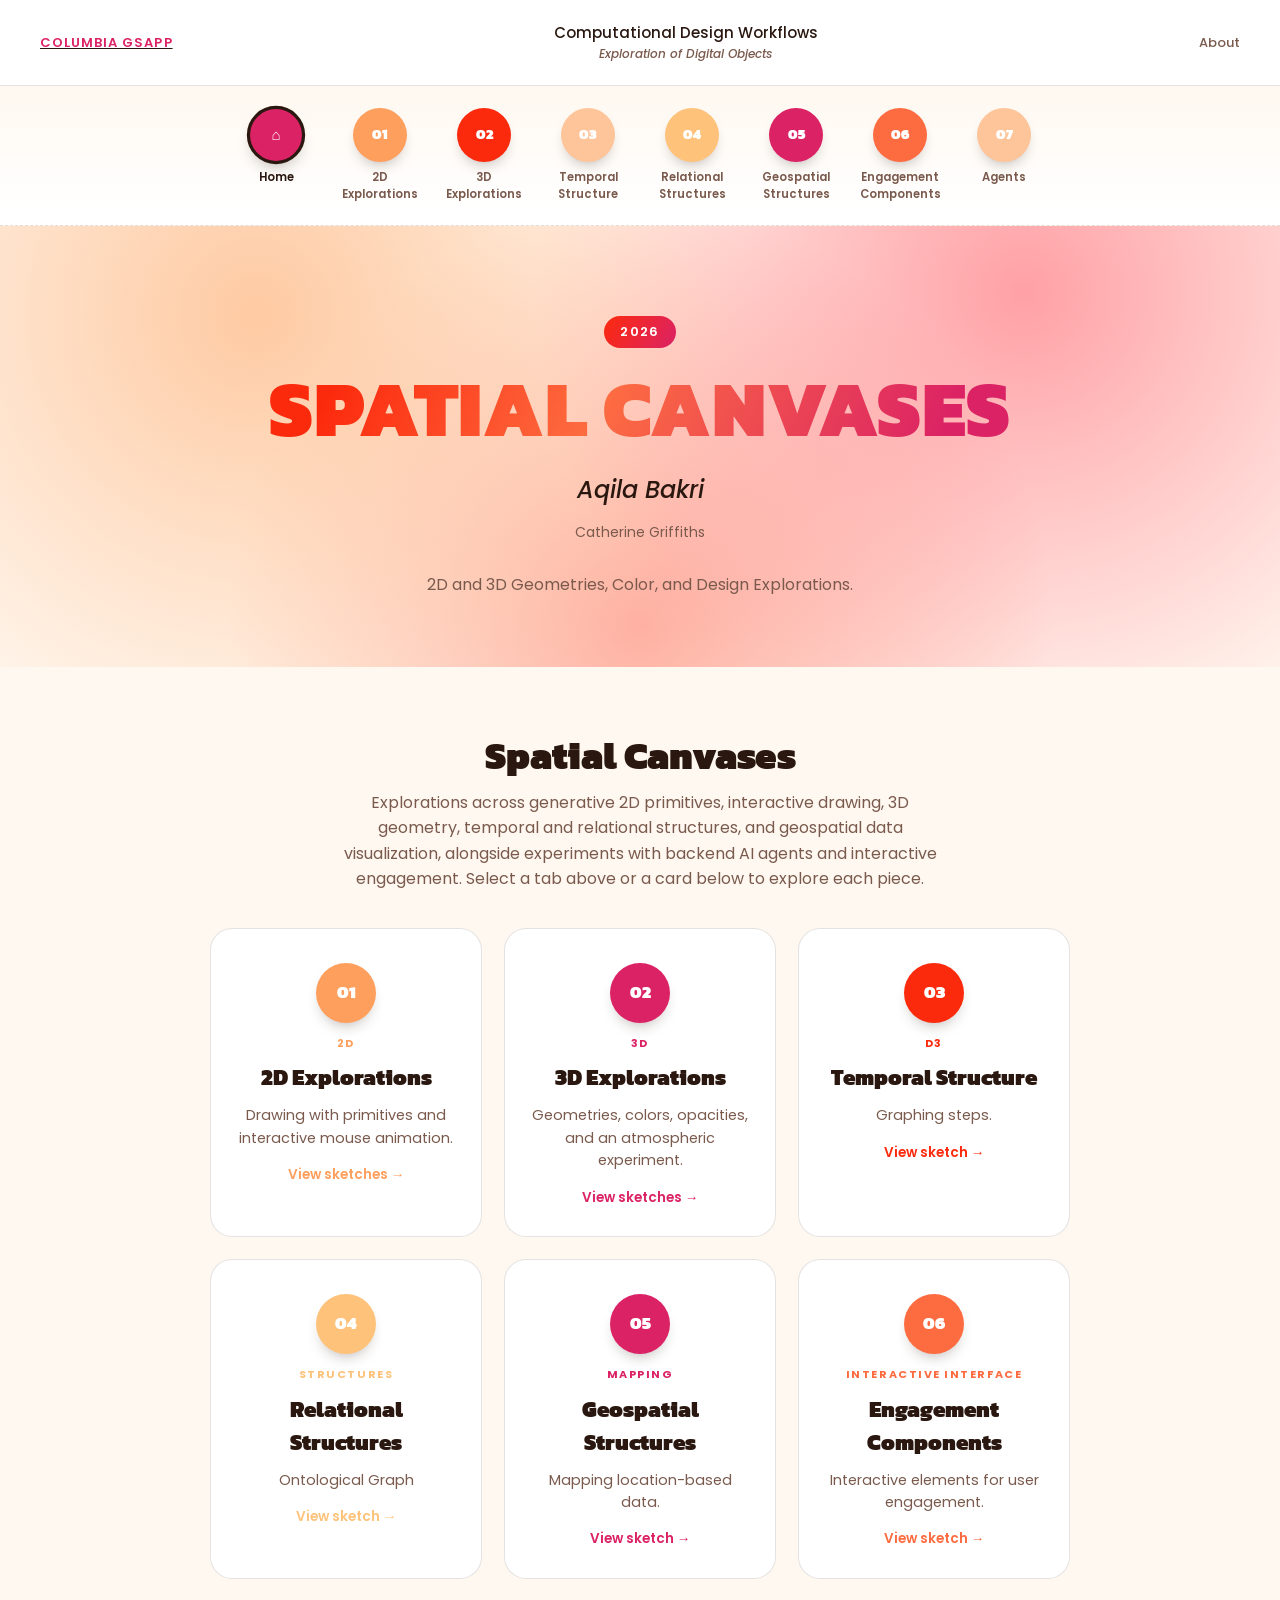
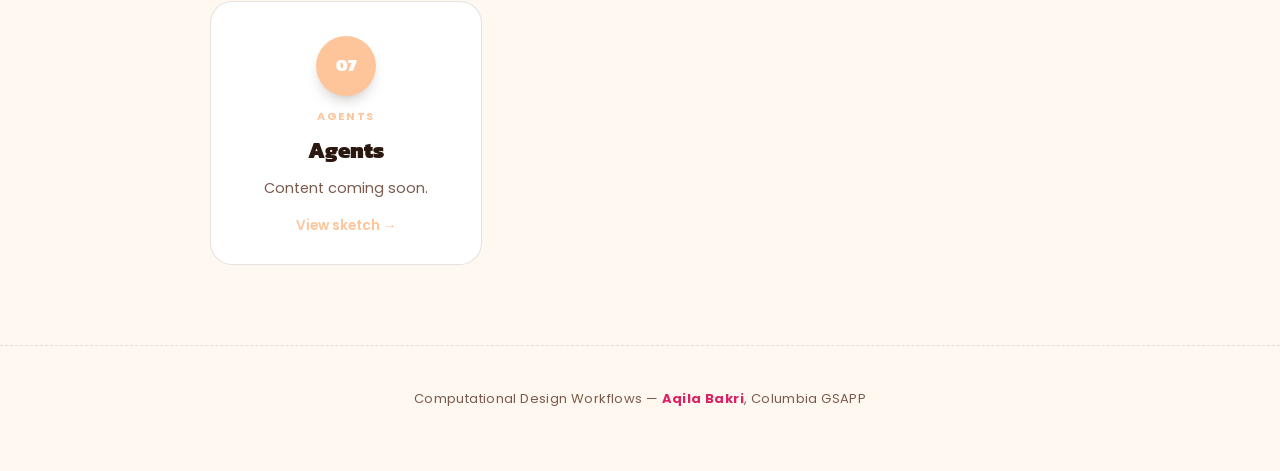
==== commit 62975d79: "Update index.html" ====
--- a/index.html
+++ b/index.html
@@ -65,7 +65,7 @@
 
   <main>
     <h2 class="section-title" style="text-align:center; margin-bottom: 6px;">Spatial Canvases</h2>
-    <p class="description" style="max-width: 620px; margin: 0 auto 36px; text-align:center;">Seven explorations spanning generative 2D primitives, interactive drawing, 3D geometry, atmosphere, relational, and geospatial data visualization. Select a tab above or a card below to open each piece.</p>
+    <p class="description" style="max-width: 620px; margin: 0 auto 36px; text-align:center;">Explorations across generative 2D primitives, interactive drawing, 3D geometry, temporal and relational structures, and geospatial data visualization, alongside experiments with backend AI agents and interactive engagement. Select a tab above or a card below to explore each piece.</p>
 
     <div class="tab-grid">
 
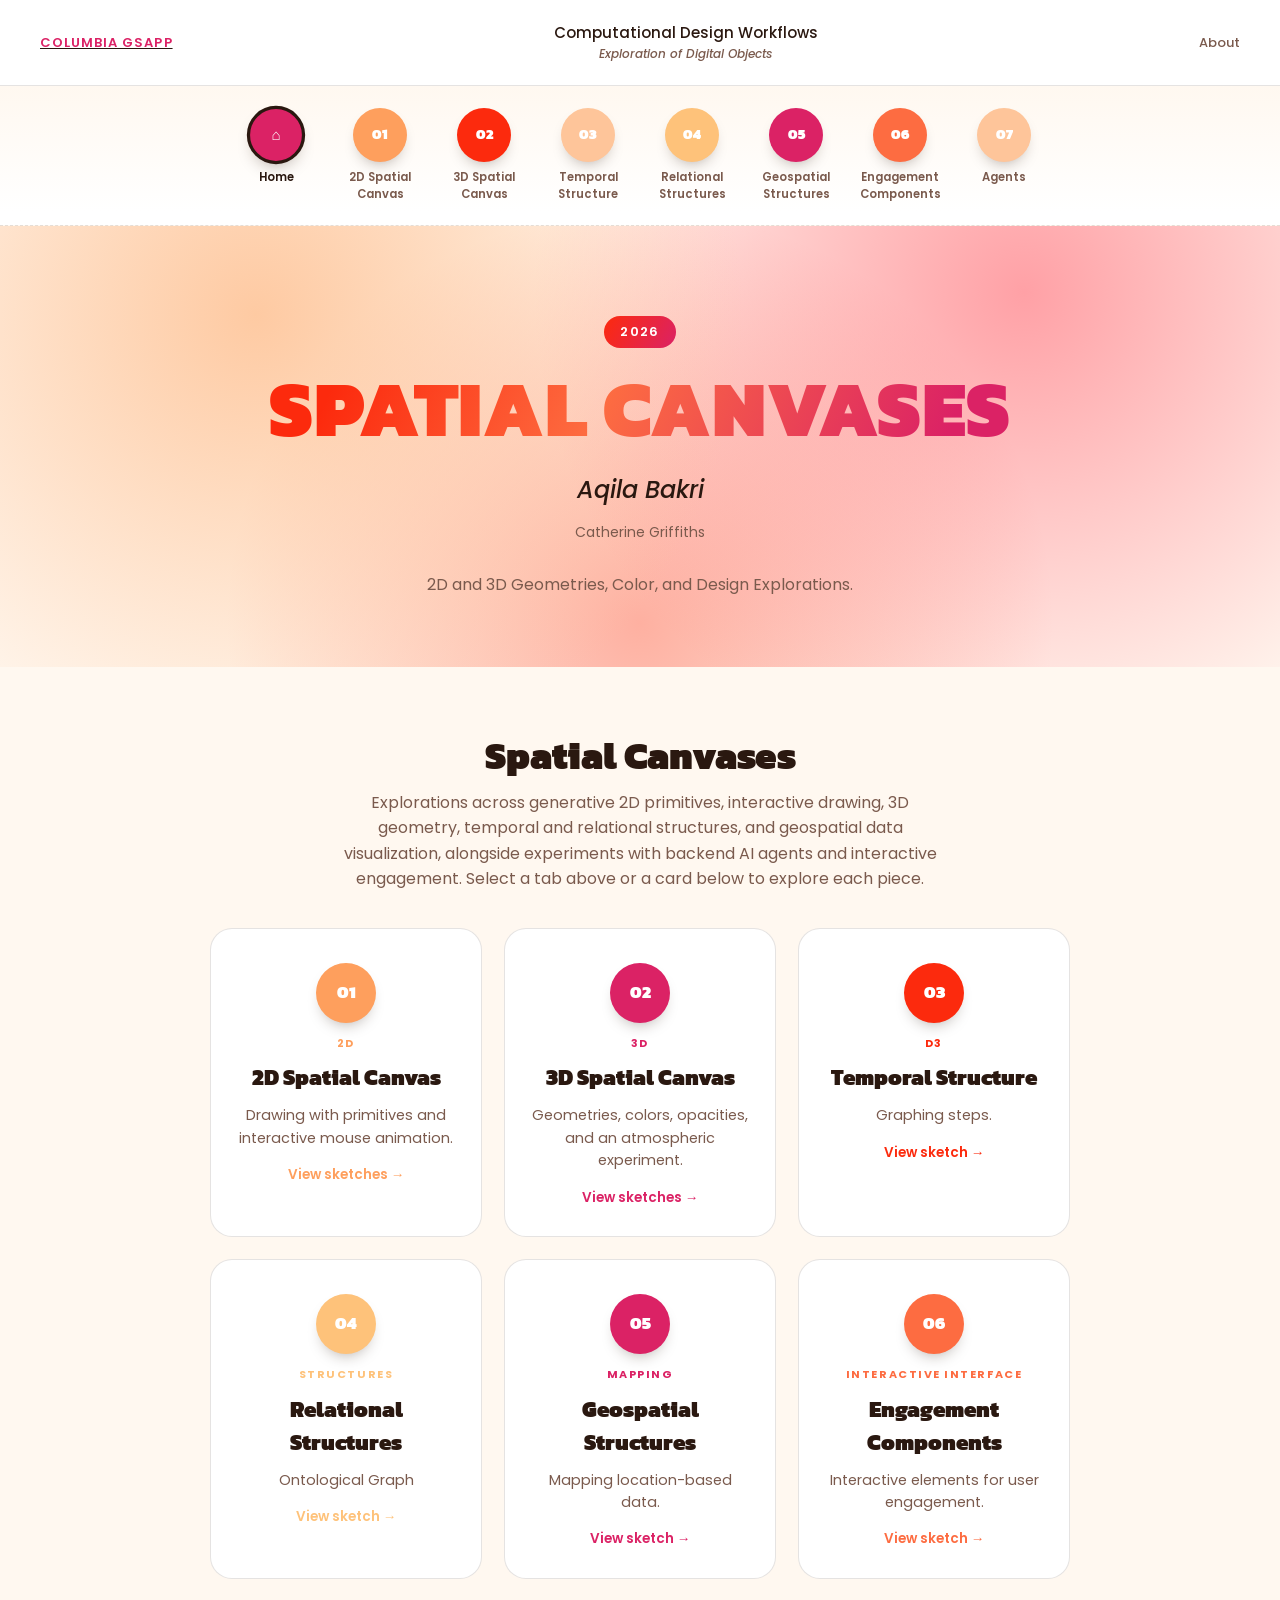
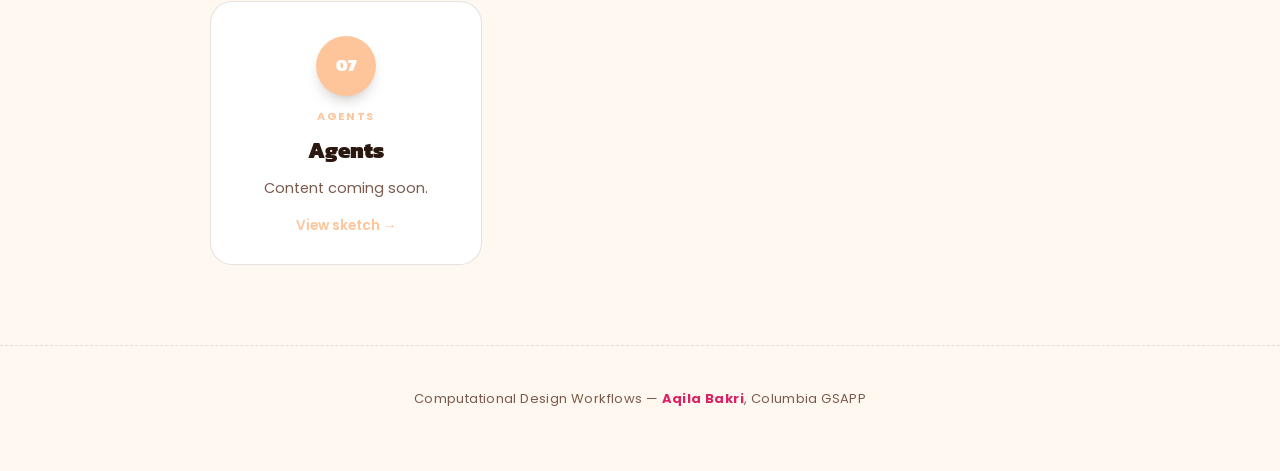
==== commit 2d2071a3: "update" ====
--- a/index.html
+++ b/index.html
@@ -9,6 +9,7 @@
 </head>
 <body>
 
+  <!-- Site header. Same on every page: school, course, About link. -->
   <header class="site-header">
     <a href="https://www.arch.columbia.edu/"><div class="left">Columbia GSAPP</div></a>
     <div class="center">
@@ -18,6 +19,9 @@
     <div class="right"><a href="#">About</a></div>
   </header>
 
+  <!-- Tab bar. I copy this same block into all eight pages and move the
+       "active" class to whichever page I'm on. Each tab carries its own
+       --tab-color, which style.css uses to fill in the circle. -->
   <nav class="site-tabs">
     <a href="index.html" class="tab-link active" style="--tab-color: var(--pink);">
       <span class="tab-circle">&#8962;</span>
@@ -25,11 +29,11 @@
     </a>
     <a href="2d-explorations.html" class="tab-link" style="--tab-color: var(--orange);">
       <span class="tab-circle">01</span>
-      <span class="tab-label">2D Explorations</span>
+      <span class="tab-label">2D Spatial Canvas</span>
     </a>
     <a href="3d-explorations.html" class="tab-link" style="--tab-color: var(--red);">
       <span class="tab-circle">02</span>
-      <span class="tab-label">3D Explorations</span>
+      <span class="tab-label">3D Spatial Canvas</span>
     </a>
     <a href="d3-exploration.html" class="tab-link" style="--tab-color: var(--peach);">
       <span class="tab-circle">03</span>
@@ -53,6 +57,7 @@
     </a>
   </nav>
 
+  <!-- Hero. Only the home page has this. -->
   <header class="hero">
     <div class="hero-inner">
       <span class="project-meta">2026</span>
@@ -67,12 +72,14 @@
     <h2 class="section-title" style="text-align:center; margin-bottom: 6px;">Spatial Canvases</h2>
     <p class="description" style="max-width: 620px; margin: 0 auto 36px; text-align:center;">Explorations across generative 2D primitives, interactive drawing, 3D geometry, temporal and relational structures, and geospatial data visualization, alongside experiments with backend AI agents and interactive engagement. Select a tab above or a card below to explore each piece.</p>
 
+    <!-- Card grid. One card per tab, numbered to match the tab bar above, so
+         adding a tab means adding a card here too. --accent tints the card. -->
     <div class="tab-grid">
 
       <a href="2d-explorations.html" class="tab-card" style="--accent: var(--orange);">
         <span class="card-index">01</span>
         <span class="card-tag">2D</span>
-        <h3>2D Explorations</h3>
+        <h3>2D Spatial Canvas</h3>
         <p>Drawing with primitives and interactive mouse animation.</p>
         <span class="card-cta">View sketches &#8594;</span>
       </a>
@@ -80,7 +87,7 @@
       <a href="3d-explorations.html" class="tab-card" style="--accent: var(--pink);">
         <span class="card-index">02</span>
         <span class="card-tag">3D</span>
-        <h3>3D Explorations</h3>
+        <h3>3D Spatial Canvas</h3>
         <p>Geometries, colors, opacities, and an atmospheric experiment.</p>
         <span class="card-cta">View sketches &#8594;</span>
       </a>
--- a/style.css
+++ b/style.css
@@ -1,3 +1,12 @@
+/* ==========================================================================
+   Spatial Canvases - all styling for every page in the site.
+   Organized top to bottom in the order things appear: header, tab bar, hero,
+   home cards, subpage headings, canvas frames, then the poll and survey
+   components used on the Engagement and Agents tabs.
+   Colors live as tokens in :root below, so changing one there changes it
+   everywhere. Per-tab accents come in from the HTML as --tab-color/--accent.
+   ========================================================================== */
+
 @import url('https://fonts.googleapis.com/css2?family=Kanit:wght@900&family=Poppins:wght@300;400;500;600;700;800&display=swap');
 
 :root {
